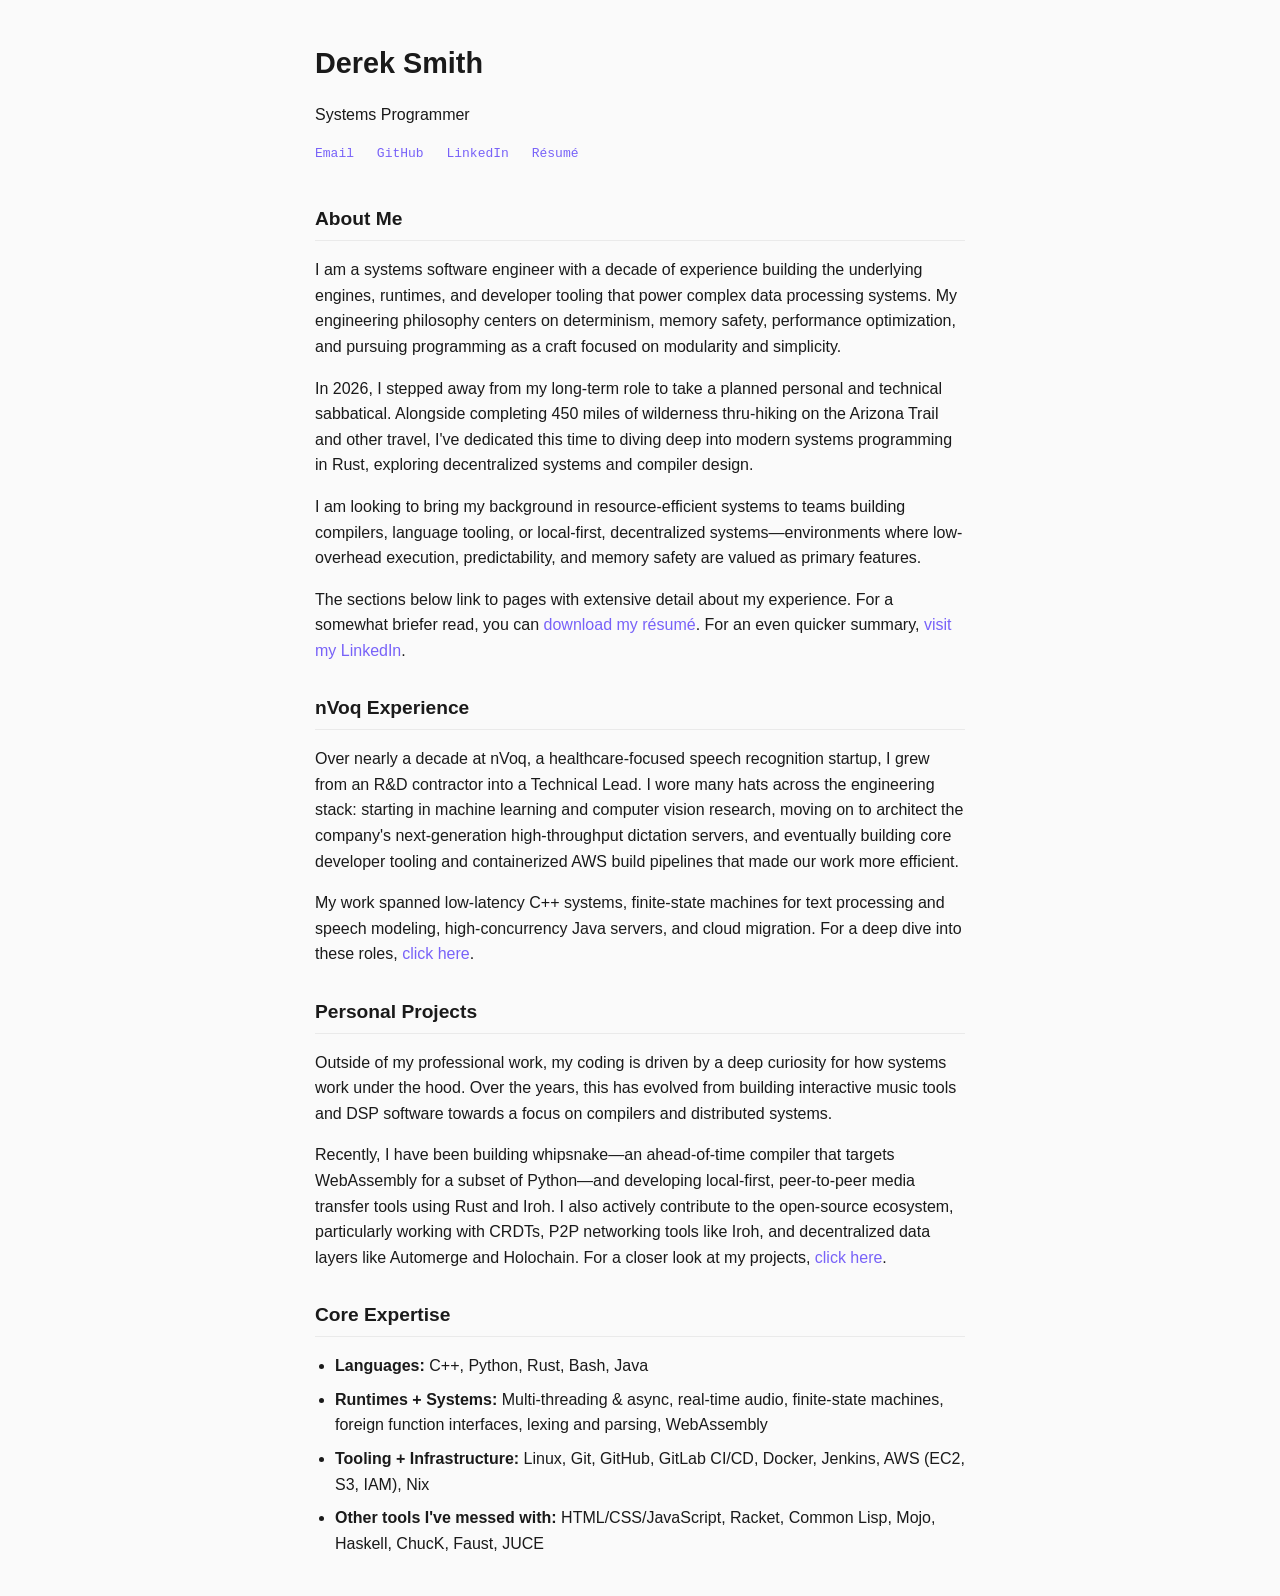
==== site/index.html @ 686d2100 "Clean up typos and wording" ====
<!DOCTYPE html>
<html lang="en">
<head>
    <meta charset="UTF-8">
    <meta name="viewport" content="width=device-width, initial-scale=1.0">
    <link rel="stylesheet" href="style.css">
    <title>🐷 Derek Smith | Systems Programmer</title>
</head>
<body>

    <header>
        <h1>Derek Smith</h1>
        <p>Systems Programmer</p>
        <div class="links">
            <a href="mailto:derek@oink.dog">Email</a>
            <a href="https://github.com/hayduker" target="_blank">GitHub</a>
            <a href="https://linkedin.com/in/derekcs" target="_blank">LinkedIn</a>
            <a href="resume.pdf" download>Résumé</a>
        </div>
    </header>

    <main>
        <section id="about">
            <h2>About Me</h2>
            <p>
            I am a systems software engineer with a decade of experience building the underlying engines, runtimes, and developer tooling that power complex data processing systems. My engineering philosophy centers on determinism, memory safety, performance optimization, and pursuing programming as a craft focused on modularity and simplicity.
            </p>
            <p>
            In 2026, I stepped away from my long-term role to take a planned personal and technical sabbatical. Alongside completing 450 miles of wilderness thru-hiking on the Arizona Trail and other travel, I've dedicated this time to diving deep into modern systems programming in Rust, exploring decentralized systems and compiler design.
            </p>
            <p>
            I am looking to bring my background in resource-efficient systems to teams building compilers, language tooling, or local-first, decentralized systems—environments where low-overhead execution, predictability, and memory safety are valued as primary features.
            </p>
            <p>
            The sections below link to pages with extensive detail about my experience. For a somewhat briefer read, you can <a href="resume.pdf">download my résumé</a>. For an even quicker summary, <a href="https://linkedin.com/in/derekcs">visit my LinkedIn</a>.
            </p>
        </section>

        <section id="nvoq">
            <h2>nVoq Experience</h2>
            <p>
                Over nearly a decade at nVoq, a healthcare-focused speech recognition startup, I grew from an R&D contractor into a Technical Lead. I wore many hats across the engineering stack: starting in machine learning and computer vision research, moving on to architect the company's next-generation high-throughput dictation servers, and eventually building core developer tooling and containerized AWS build pipelines that made our work more efficient.
            </p>
            <p>
                My work spanned low-latency C++ systems, finite-state machines for text processing and speech modeling, high-concurrency Java servers, and cloud migration. For a deep dive into these roles, <a href="nvoq/">click here</a>.
            </p>
        </section>

        <section id="projects">
            <h2>Personal Projects</h2>
            <p>
                Outside of my professional work, my coding is driven by a deep curiosity for how systems work under the hood. Over the years, this has evolved from building interactive music tools and DSP software towards a focus on compilers and distributed systems.
            </p>
            <p>
                Recently, I have been building whipsnake—an ahead-of-time compiler that targets WebAssembly for a subset of Python—and developing local-first, peer-to-peer media transfer tools using Rust and Iroh. I also actively contribute to the open-source ecosystem, particularly working with CRDTs, P2P networking tools like Iroh, and decentralized data layers like Automerge and Holochain. For a closer look at my projects, <a href="projects/">click here</a>.
            </p>
        </section>

        <section id="experience">
            <h2>Core Expertise</h2>
            <ul>
                <li><strong>Languages:</strong> C++, Python, Rust, Bash, Java</li>
                <li><strong>Runtimes + Systems:</strong> Multi-threading & async, real-time audio, finite-state machines, foreign function interfaces, lexing and parsing, WebAssembly</li>
                <li><strong>Tooling + Infrastructure:</strong> Linux, Git, GitHub, GitLab CI/CD, Docker, Jenkins, AWS (EC2, S3, IAM), Nix</li>
                <li><strong>Other tools I've messed with:</strong> HTML/CSS/JavaScript, Racket, Common Lisp, Mojo, Haskell, ChucK, Faust, JUCE</li>
            </ul>
        </section>
    </main>

</body>
</html>
---- site/style.css ----
:root {
    --bg: #fafafa;
    --text: #1a1a1a;
    --link: #7862f8;
    --code-bg: #eaeaea;
    --max-width: 650px;
}
@media (prefers-color-scheme: dark) {
    :root {
        --bg: #121212;
        --text: #e0e0e0;
        --link: #7862f8;
        --code-bg: #252525;
    }
}
body {
    /* font-family: "New Computer Modern", "Times New Roman", Times, Baskerville, Georgia, serif; */
    /* font-family: ui-monospace, SFMono-Regular, "SF Pro Mono", Menlo, Monaco, Consolas, "Liberation Mono", "Courier New", monospace; */
    font-family: -apple-system, BlinkMacSystemFont, "Segoe UI", Roboto, Helvetica, Arial, sans-serif;
    line-height: 1.6;
    color: var(--text);
    background-color: var(--bg);
    max-width: var(--max-width);
    margin: 40px auto;
    padding: 0 20px;
}
header { margin-bottom: 40px; }
h1 { margin-bottom: 5px; font-size: 1.8rem; }
h2 { font-size: 1.2rem; margin-top: 30px; border-bottom: 1px solid var(--code-bg); padding-bottom: 5px; }
a { color: var(--link); text-decoration: none; }
a:hover { text-decoration: underline; }
ul { padding-left: 20px; }
li { margin-bottom: 8px; }
code { font-family: ui-monospace, SFMono-Regular, SF Pro Mono, Menlo, Monaco, Consolas, monospace; background: var(--code-bg); padding: 2px 6px; border-radius: 4px; font-size: 0.9em; }
.links { margin-top: 10px; font-family: monospace; }
.links a { margin-right: 15px; }
.project-meta { font-size: 0.9em; color: gray; display: block; margin-top: -4px; margin-bottom: 4px; }
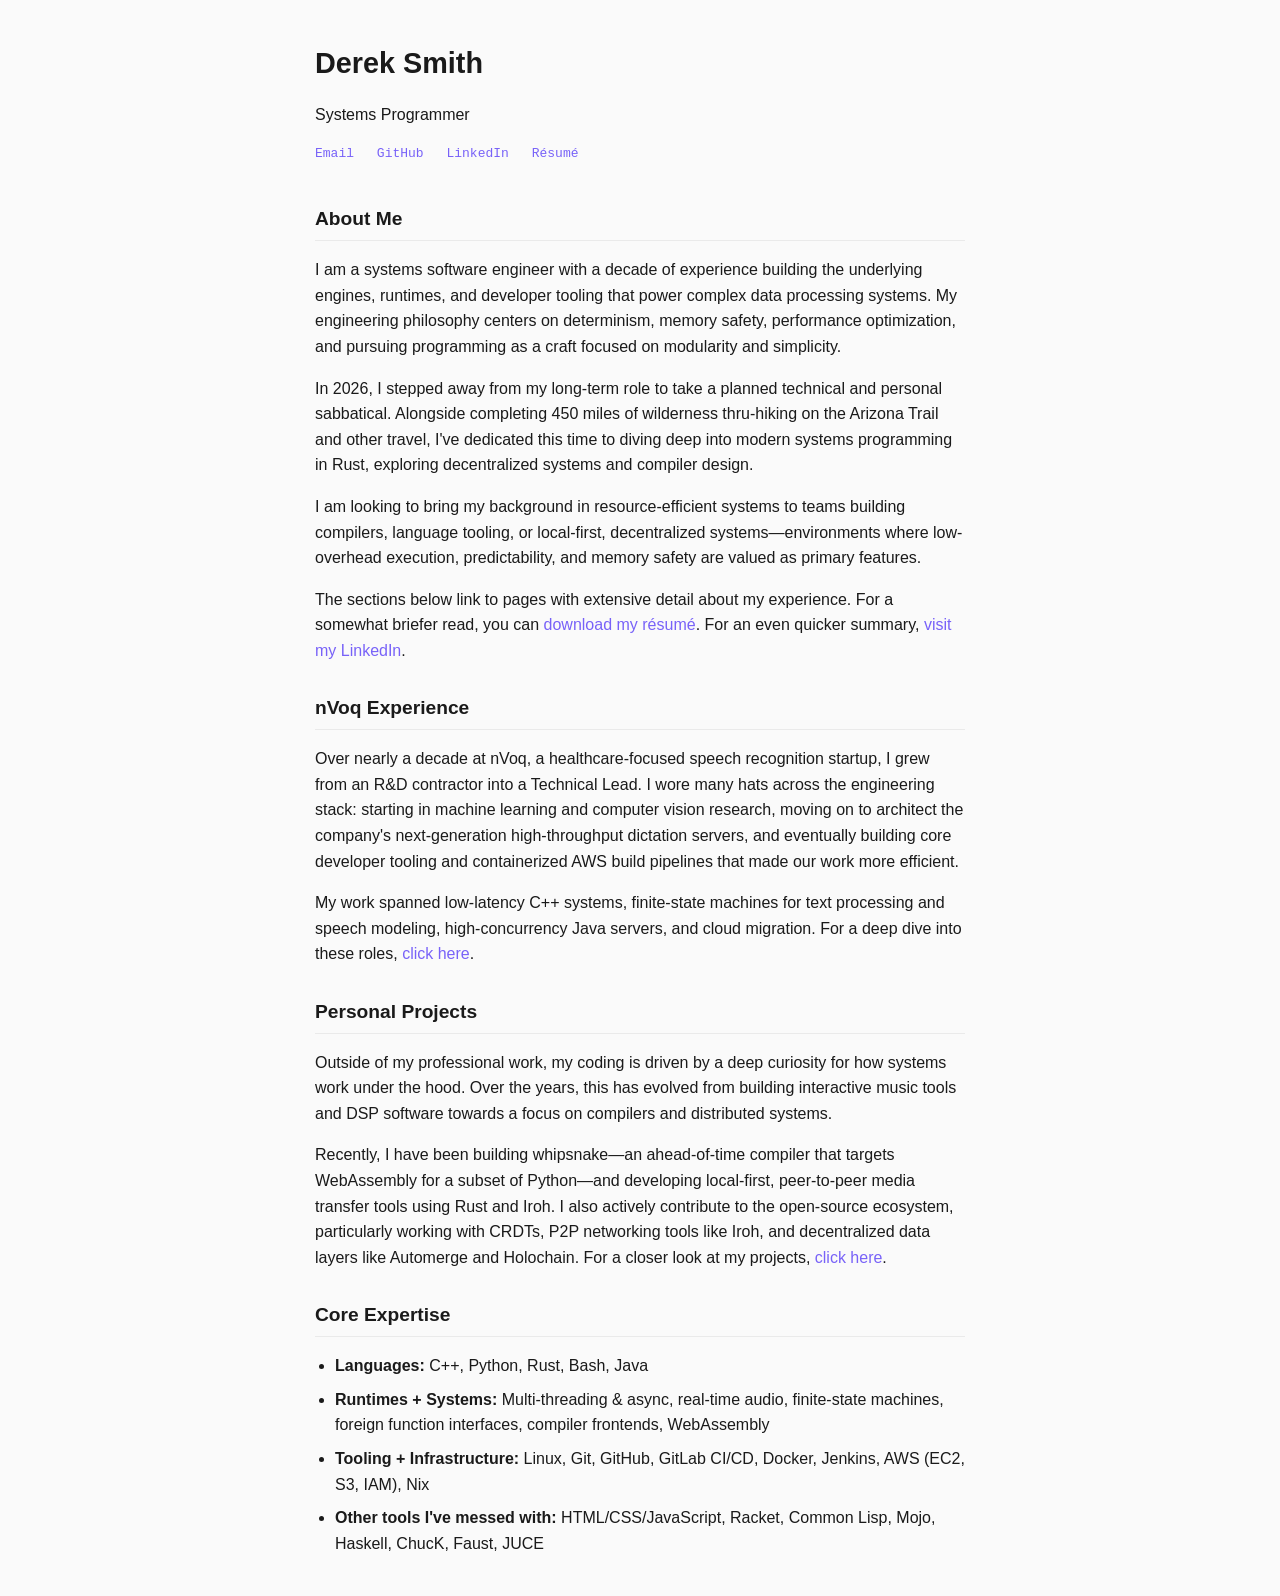
==== commit 434b2460: "Even more cleanup after Rose's reading" ====
--- a/site/index.html
+++ b/site/index.html
@@ -26,7 +26,7 @@
             I am a systems software engineer with a decade of experience building the underlying engines, runtimes, and developer tooling that power complex data processing systems. My engineering philosophy centers on determinism, memory safety, performance optimization, and pursuing programming as a craft focused on modularity and simplicity.
             </p>
             <p>
-            In 2026, I stepped away from my long-term role to take a planned personal and technical sabbatical. Alongside completing 450 miles of wilderness thru-hiking on the Arizona Trail and other travel, I've dedicated this time to diving deep into modern systems programming in Rust, exploring decentralized systems and compiler design.
+            In 2026, I stepped away from my long-term role to take a planned technical and personal sabbatical. Alongside completing 450 miles of wilderness thru-hiking on the Arizona Trail and other travel, I've dedicated this time to diving deep into modern systems programming in Rust, exploring decentralized systems and compiler design.
             </p>
             <p>
             I am looking to bring my background in resource-efficient systems to teams building compilers, language tooling, or local-first, decentralized systems—environments where low-overhead execution, predictability, and memory safety are valued as primary features.
@@ -60,7 +60,7 @@
             <h2>Core Expertise</h2>
             <ul>
                 <li><strong>Languages:</strong> C++, Python, Rust, Bash, Java</li>
-                <li><strong>Runtimes + Systems:</strong> Multi-threading & async, real-time audio, finite-state machines, foreign function interfaces, lexing and parsing, WebAssembly</li>
+                <li><strong>Runtimes + Systems:</strong> Multi-threading & async, real-time audio, finite-state machines, foreign function interfaces, compiler frontends, WebAssembly</li>
                 <li><strong>Tooling + Infrastructure:</strong> Linux, Git, GitHub, GitLab CI/CD, Docker, Jenkins, AWS (EC2, S3, IAM), Nix</li>
                 <li><strong>Other tools I've messed with:</strong> HTML/CSS/JavaScript, Racket, Common Lisp, Mojo, Haskell, ChucK, Faust, JUCE</li>
             </ul>
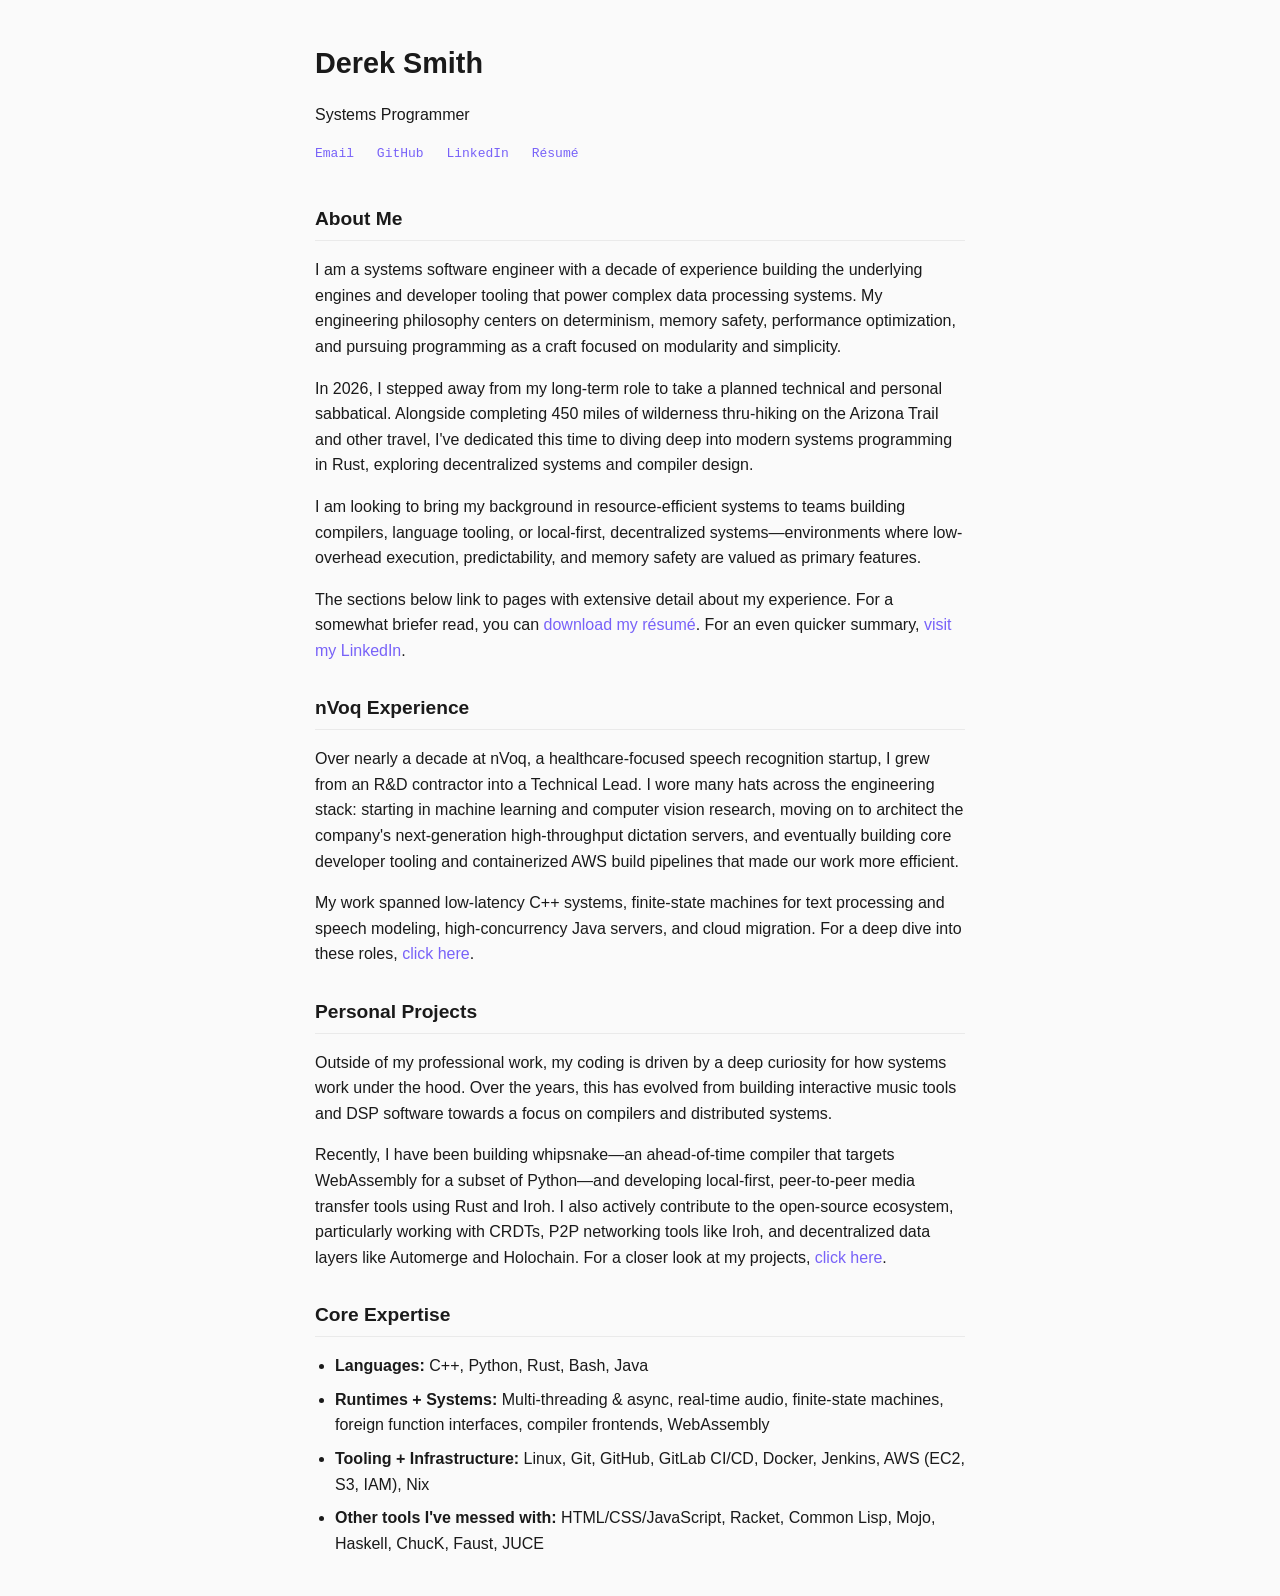
==== commit 425a29d6: "Update site wording" ====
--- a/site/index.html
+++ b/site/index.html
@@ -15,7 +15,7 @@
             <a href="mailto:derek@oink.dog">Email</a>
             <a href="https://github.com/hayduker" target="_blank">GitHub</a>
             <a href="https://linkedin.com/in/derekcs" target="_blank">LinkedIn</a>
-            <a href="resume.pdf" download>Résumé</a>
+            <a href="derek-smith-resume.pdf" download>Résumé</a>
         </div>
     </header>
 
@@ -23,7 +23,7 @@
         <section id="about">
             <h2>About Me</h2>
             <p>
-            I am a systems software engineer with a decade of experience building the underlying engines, runtimes, and developer tooling that power complex data processing systems. My engineering philosophy centers on determinism, memory safety, performance optimization, and pursuing programming as a craft focused on modularity and simplicity.
+            I am a systems software engineer with a decade of experience building the underlying engines and developer tooling that power complex data processing systems. My engineering philosophy centers on determinism, memory safety, performance optimization, and pursuing programming as a craft focused on modularity and simplicity.
             </p>
             <p>
             In 2026, I stepped away from my long-term role to take a planned technical and personal sabbatical. Alongside completing 450 miles of wilderness thru-hiking on the Arizona Trail and other travel, I've dedicated this time to diving deep into modern systems programming in Rust, exploring decentralized systems and compiler design.
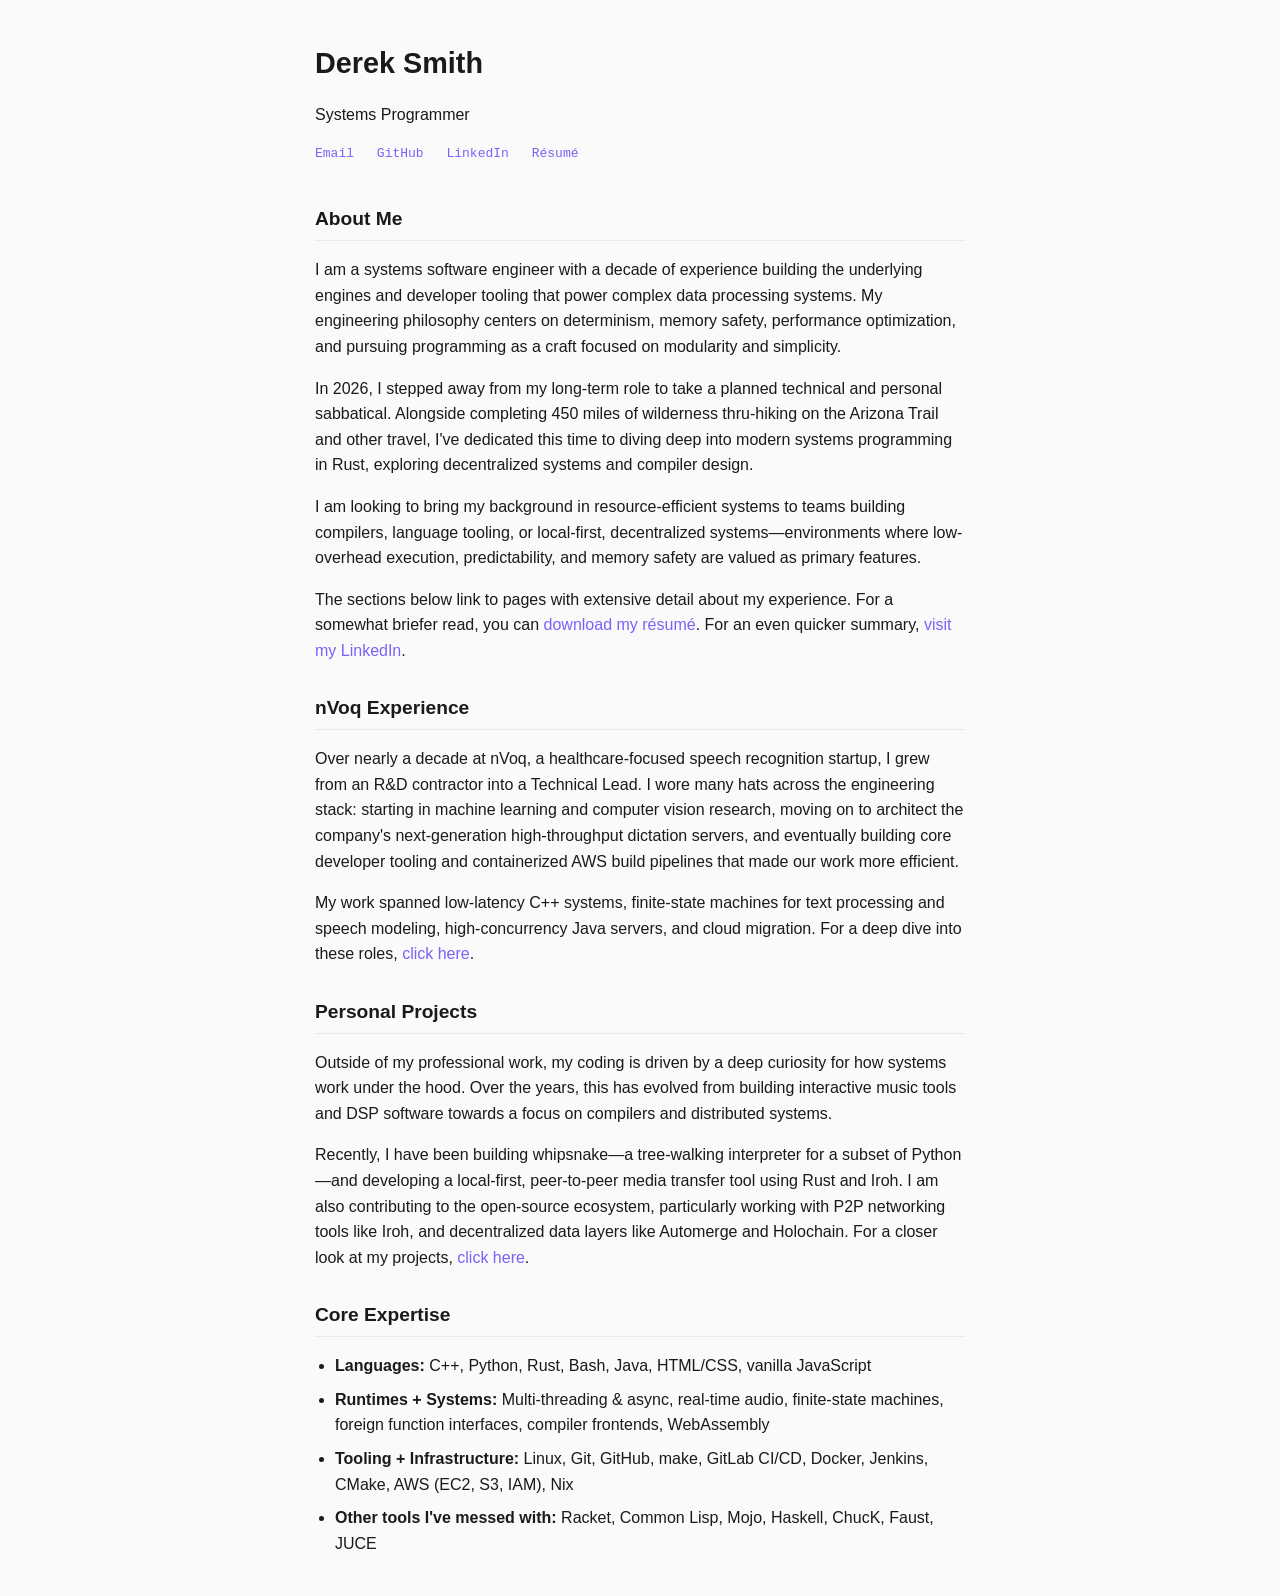
==== commit f58816e0: "Forgot build tools" ====
--- a/site/index.html
+++ b/site/index.html
@@ -52,17 +52,17 @@
                 Outside of my professional work, my coding is driven by a deep curiosity for how systems work under the hood. Over the years, this has evolved from building interactive music tools and DSP software towards a focus on compilers and distributed systems.
             </p>
             <p>
-                Recently, I have been building whipsnake—an ahead-of-time compiler that targets WebAssembly for a subset of Python—and developing local-first, peer-to-peer media transfer tools using Rust and Iroh. I also actively contribute to the open-source ecosystem, particularly working with CRDTs, P2P networking tools like Iroh, and decentralized data layers like Automerge and Holochain. For a closer look at my projects, <a href="projects/">click here</a>.
+                Recently, I have been building whipsnake—a tree-walking interpreter for a subset of Python—and developing a local-first, peer-to-peer media transfer tool using Rust and Iroh. I am also contributing to the open-source ecosystem, particularly working with P2P networking tools like Iroh, and decentralized data layers like Automerge and Holochain. For a closer look at my projects, <a href="projects/">click here</a>.
             </p>
         </section>
 
         <section id="experience">
             <h2>Core Expertise</h2>
             <ul>
-                <li><strong>Languages:</strong> C++, Python, Rust, Bash, Java</li>
+                <li><strong>Languages:</strong> C++, Python, Rust, Bash, Java, HTML/CSS, vanilla JavaScript</li>
                 <li><strong>Runtimes + Systems:</strong> Multi-threading & async, real-time audio, finite-state machines, foreign function interfaces, compiler frontends, WebAssembly</li>
-                <li><strong>Tooling + Infrastructure:</strong> Linux, Git, GitHub, GitLab CI/CD, Docker, Jenkins, AWS (EC2, S3, IAM), Nix</li>
-                <li><strong>Other tools I've messed with:</strong> HTML/CSS/JavaScript, Racket, Common Lisp, Mojo, Haskell, ChucK, Faust, JUCE</li>
+                <li><strong>Tooling + Infrastructure:</strong> Linux, Git, GitHub, make, GitLab CI/CD, Docker, Jenkins, CMake, AWS (EC2, S3, IAM), Nix</li>
+                <li><strong>Other tools I've messed with:</strong> Racket, Common Lisp, Mojo, Haskell, ChucK, Faust, JUCE</li>
             </ul>
         </section>
     </main>
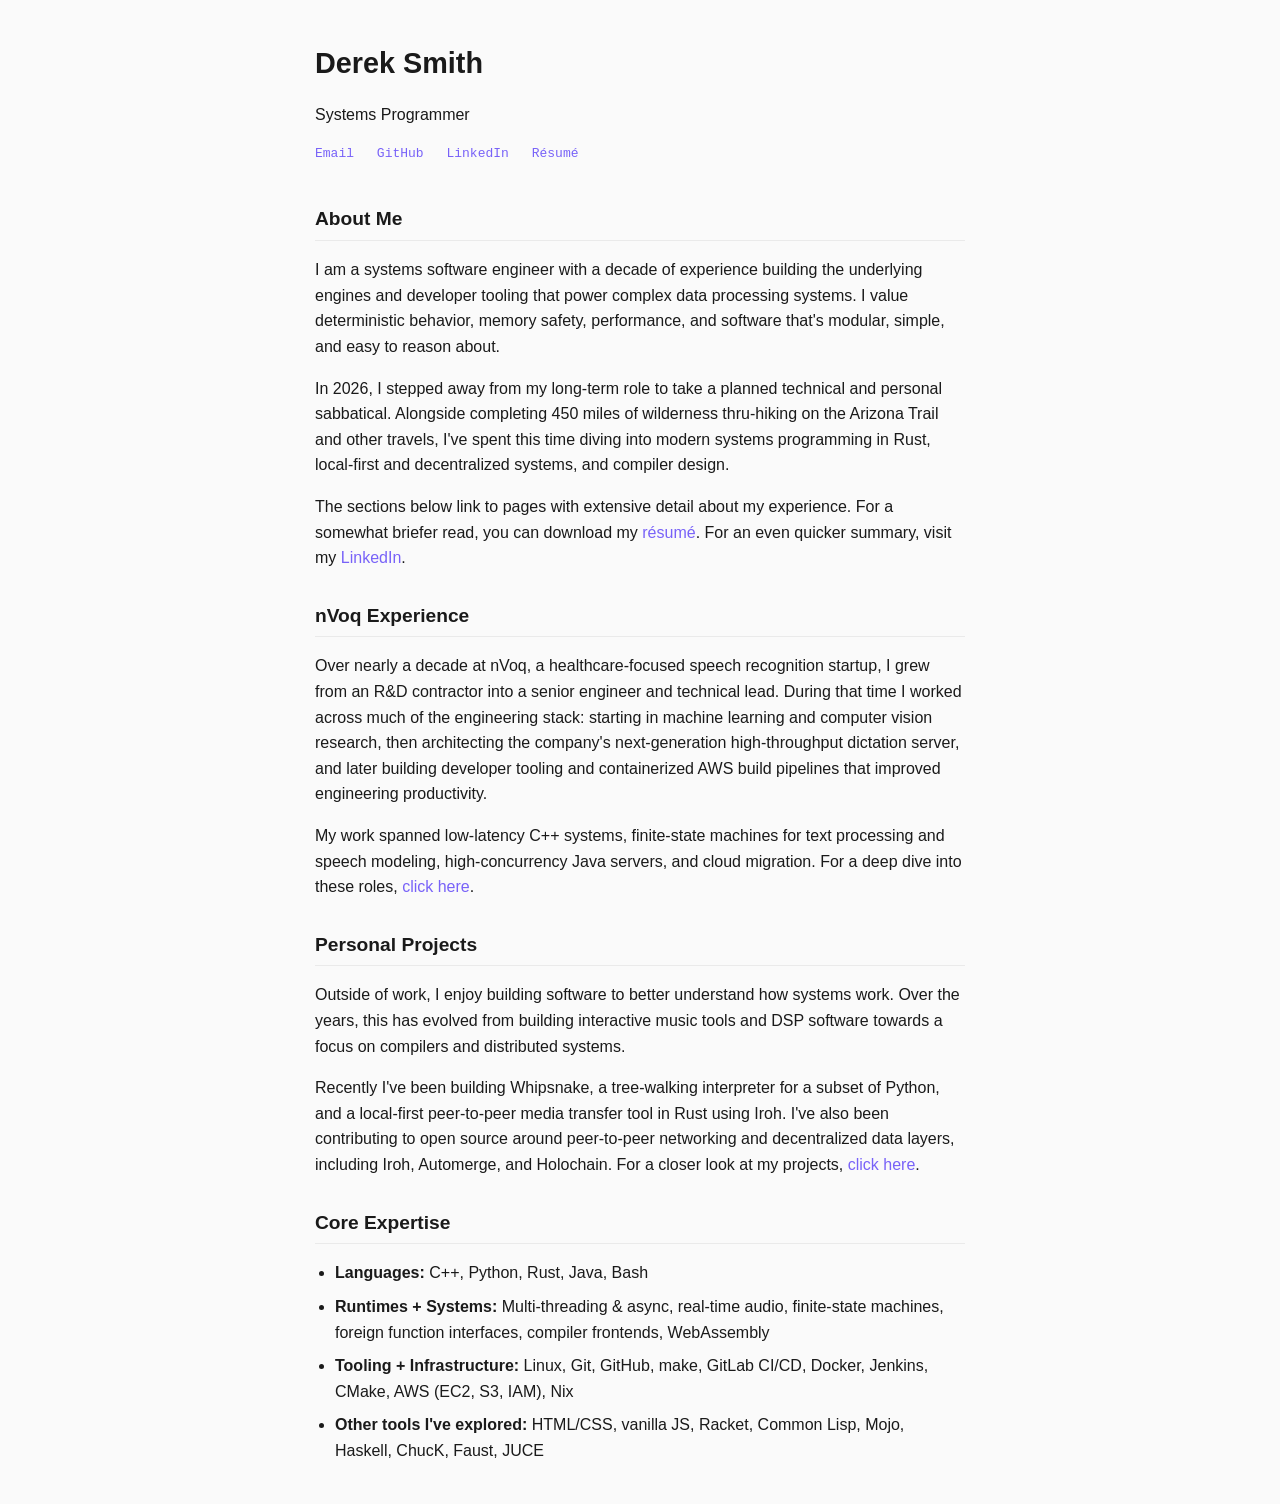
==== commit b5900200: "Clean up wording so it isn't so jargony" ====
--- a/site/index.html
+++ b/site/index.html
@@ -12,7 +12,7 @@
         <h1>Derek Smith</h1>
         <p>Systems Programmer</p>
         <div class="links">
-            <a href="mailto:derek@oink.dog">Email</a>
+            <a href="mailto:hiring@oink.dog">Email</a>
             <a href="https://github.com/hayduker" target="_blank">GitHub</a>
             <a href="https://linkedin.com/in/derekcs" target="_blank">LinkedIn</a>
             <a href="derek-smith-resume.pdf" download>Résumé</a>
@@ -23,23 +23,20 @@
         <section id="about">
             <h2>About Me</h2>
             <p>
-            I am a systems software engineer with a decade of experience building the underlying engines and developer tooling that power complex data processing systems. My engineering philosophy centers on determinism, memory safety, performance optimization, and pursuing programming as a craft focused on modularity and simplicity.
+            I am a systems software engineer with a decade of experience building the underlying engines and developer tooling that power complex data processing systems. I value deterministic behavior, memory safety, performance, and software that's modular, simple, and easy to reason about.
             </p>
             <p>
-            In 2026, I stepped away from my long-term role to take a planned technical and personal sabbatical. Alongside completing 450 miles of wilderness thru-hiking on the Arizona Trail and other travel, I've dedicated this time to diving deep into modern systems programming in Rust, exploring decentralized systems and compiler design.
+            In 2026, I stepped away from my long-term role to take a planned technical and personal sabbatical. Alongside completing 450 miles of wilderness thru-hiking on the Arizona Trail and other travels, I've spent this time diving into modern systems programming in Rust, local-first and decentralized systems, and compiler design.
             </p>
             <p>
-            I am looking to bring my background in resource-efficient systems to teams building compilers, language tooling, or local-first, decentralized systems—environments where low-overhead execution, predictability, and memory safety are valued as primary features.
-            </p>
-            <p>
-            The sections below link to pages with extensive detail about my experience. For a somewhat briefer read, you can <a href="resume.pdf">download my résumé</a>. For an even quicker summary, <a href="https://linkedin.com/in/derekcs">visit my LinkedIn</a>.
+            The sections below link to pages with extensive detail about my experience. For a somewhat briefer read, you can download my <a href="resume.pdf">résumé</a>. For an even quicker summary, visit my <a href="https://linkedin.com/in/derekcs">LinkedIn</a>.
             </p>
         </section>
 
         <section id="nvoq">
             <h2>nVoq Experience</h2>
             <p>
-                Over nearly a decade at nVoq, a healthcare-focused speech recognition startup, I grew from an R&D contractor into a Technical Lead. I wore many hats across the engineering stack: starting in machine learning and computer vision research, moving on to architect the company's next-generation high-throughput dictation servers, and eventually building core developer tooling and containerized AWS build pipelines that made our work more efficient.
+                Over nearly a decade at nVoq, a healthcare-focused speech recognition startup, I grew from an R&D contractor into a senior engineer and technical lead. During that time I worked across much of the engineering stack: starting in machine learning and computer vision research, then architecting the company's next-generation high-throughput dictation server, and later building developer tooling and containerized AWS build pipelines that improved engineering productivity.
             </p>
             <p>
                 My work spanned low-latency C++ systems, finite-state machines for text processing and speech modeling, high-concurrency Java servers, and cloud migration. For a deep dive into these roles, <a href="nvoq/">click here</a>.
@@ -49,20 +46,20 @@
         <section id="projects">
             <h2>Personal Projects</h2>
             <p>
-                Outside of my professional work, my coding is driven by a deep curiosity for how systems work under the hood. Over the years, this has evolved from building interactive music tools and DSP software towards a focus on compilers and distributed systems.
+                Outside of work, I enjoy building software to better understand how systems work. Over the years, this has evolved from building interactive music tools and DSP software towards a focus on compilers and distributed systems.
             </p>
             <p>
-                Recently, I have been building whipsnake—a tree-walking interpreter for a subset of Python—and developing a local-first, peer-to-peer media transfer tool using Rust and Iroh. I am also contributing to the open-source ecosystem, particularly working with P2P networking tools like Iroh, and decentralized data layers like Automerge and Holochain. For a closer look at my projects, <a href="projects/">click here</a>.
+                Recently I've been building Whipsnake, a tree-walking interpreter for a subset of Python, and a local-first peer-to-peer media transfer tool in Rust using Iroh. I've also been contributing to open source around peer-to-peer networking and decentralized data layers, including Iroh, Automerge, and Holochain. For a closer look at my projects, <a href="projects/">click here</a>.
             </p>
         </section>
 
         <section id="experience">
             <h2>Core Expertise</h2>
             <ul>
-                <li><strong>Languages:</strong> C++, Python, Rust, Bash, Java, HTML/CSS, vanilla JavaScript</li>
+                <li><strong>Languages:</strong> C++, Python, Rust, Java, Bash</li>
                 <li><strong>Runtimes + Systems:</strong> Multi-threading & async, real-time audio, finite-state machines, foreign function interfaces, compiler frontends, WebAssembly</li>
                 <li><strong>Tooling + Infrastructure:</strong> Linux, Git, GitHub, make, GitLab CI/CD, Docker, Jenkins, CMake, AWS (EC2, S3, IAM), Nix</li>
-                <li><strong>Other tools I've messed with:</strong> Racket, Common Lisp, Mojo, Haskell, ChucK, Faust, JUCE</li>
+                <li><strong>Other tools I've explored:</strong> HTML/CSS, vanilla JS, Racket, Common Lisp, Mojo, Haskell, ChucK, Faust, JUCE</li>
             </ul>
         </section>
     </main>
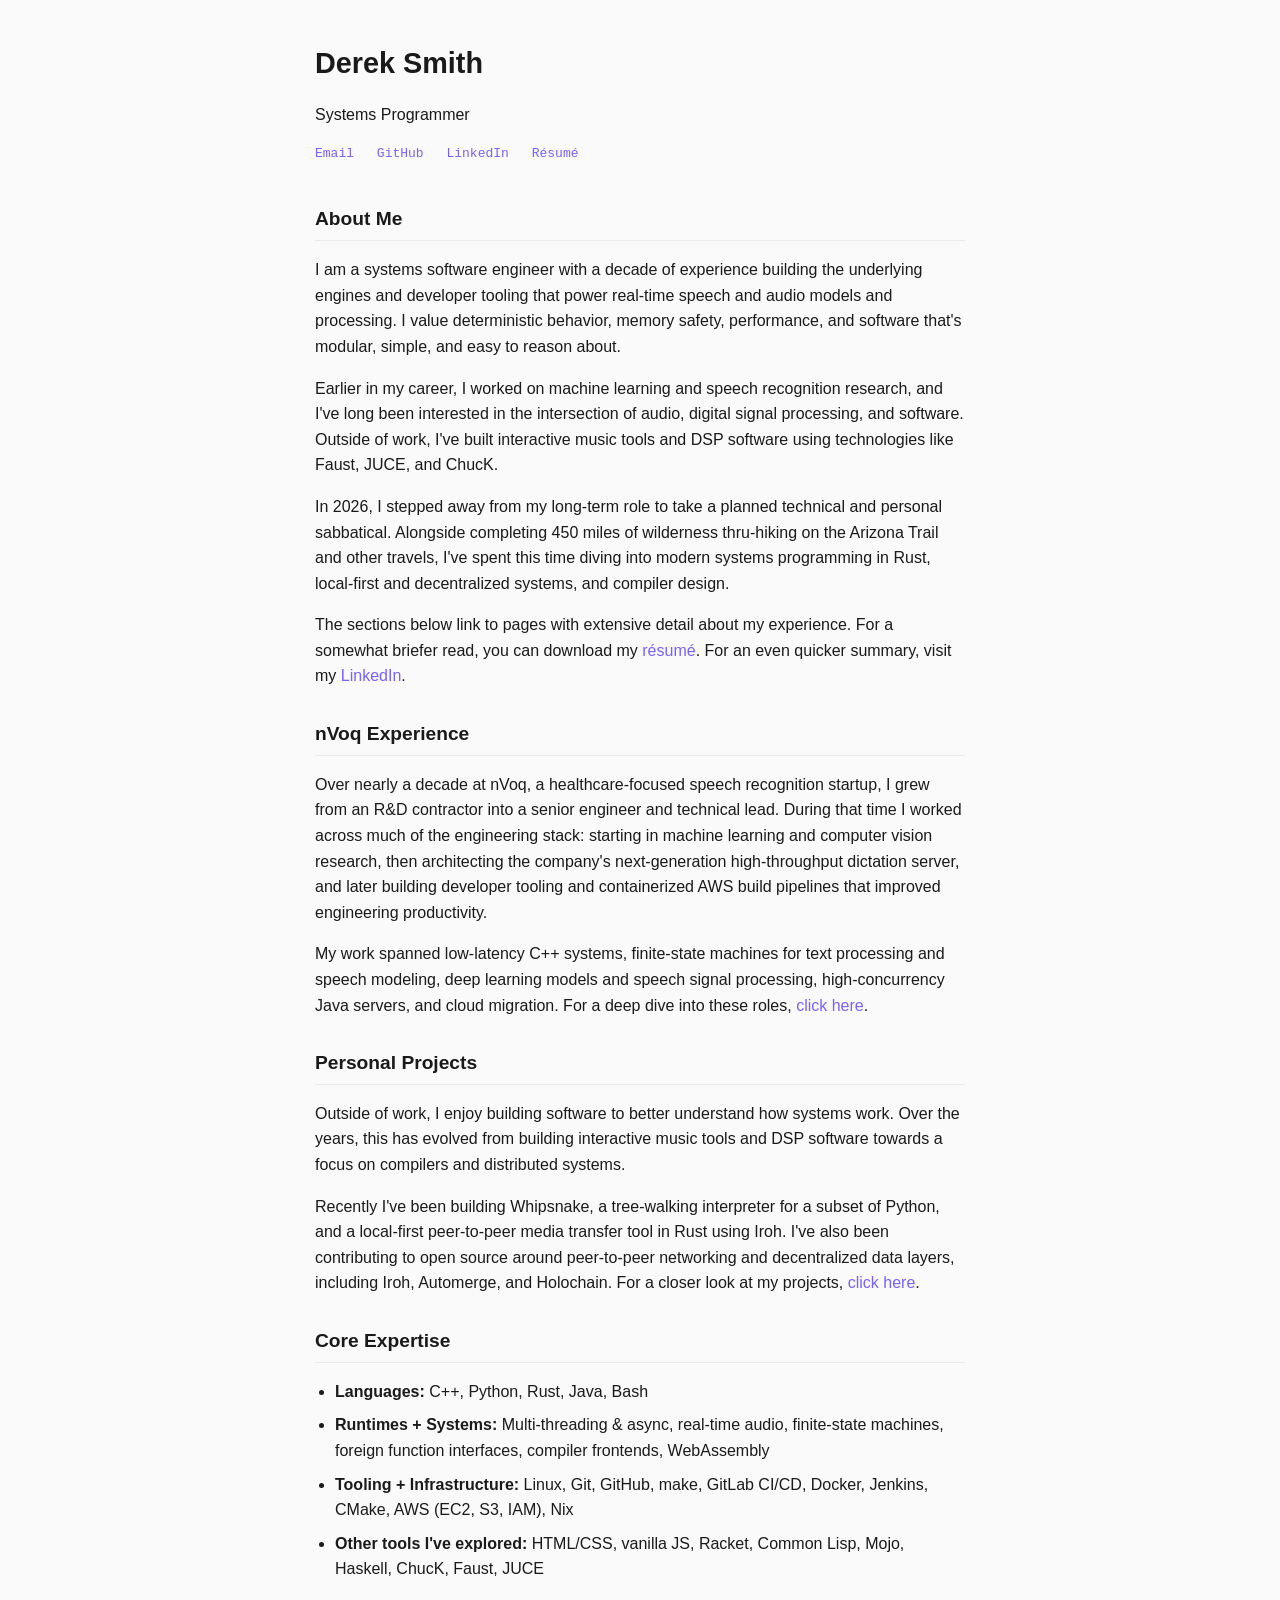
==== commit 6e08e8cb: "Qualcomm updates" ====
--- a/site/index.html
+++ b/site/index.html
@@ -23,7 +23,10 @@
         <section id="about">
             <h2>About Me</h2>
             <p>
-            I am a systems software engineer with a decade of experience building the underlying engines and developer tooling that power complex data processing systems. I value deterministic behavior, memory safety, performance, and software that's modular, simple, and easy to reason about.
+            I am a systems software engineer with a decade of experience building the underlying engines and developer tooling that power real-time speech and audio models and processing. I value deterministic behavior, memory safety, performance, and software that's modular, simple, and easy to reason about.
+            </p>
+            <p>
+            Earlier in my career, I worked on machine learning and speech recognition research, and I've long been interested in the intersection of audio, digital signal processing, and software. Outside of work, I've built interactive music tools and DSP software using technologies like Faust, JUCE, and ChucK.
             </p>
             <p>
             In 2026, I stepped away from my long-term role to take a planned technical and personal sabbatical. Alongside completing 450 miles of wilderness thru-hiking on the Arizona Trail and other travels, I've spent this time diving into modern systems programming in Rust, local-first and decentralized systems, and compiler design.
@@ -39,7 +42,7 @@
                 Over nearly a decade at nVoq, a healthcare-focused speech recognition startup, I grew from an R&D contractor into a senior engineer and technical lead. During that time I worked across much of the engineering stack: starting in machine learning and computer vision research, then architecting the company's next-generation high-throughput dictation server, and later building developer tooling and containerized AWS build pipelines that improved engineering productivity.
             </p>
             <p>
-                My work spanned low-latency C++ systems, finite-state machines for text processing and speech modeling, high-concurrency Java servers, and cloud migration. For a deep dive into these roles, <a href="nvoq/">click here</a>.
+                My work spanned low-latency C++ systems, finite-state machines for text processing and speech modeling, deep learning models and speech signal processing, high-concurrency Java servers, and cloud migration. For a deep dive into these roles, <a href="nvoq/">click here</a>.
             </p>
         </section>
 
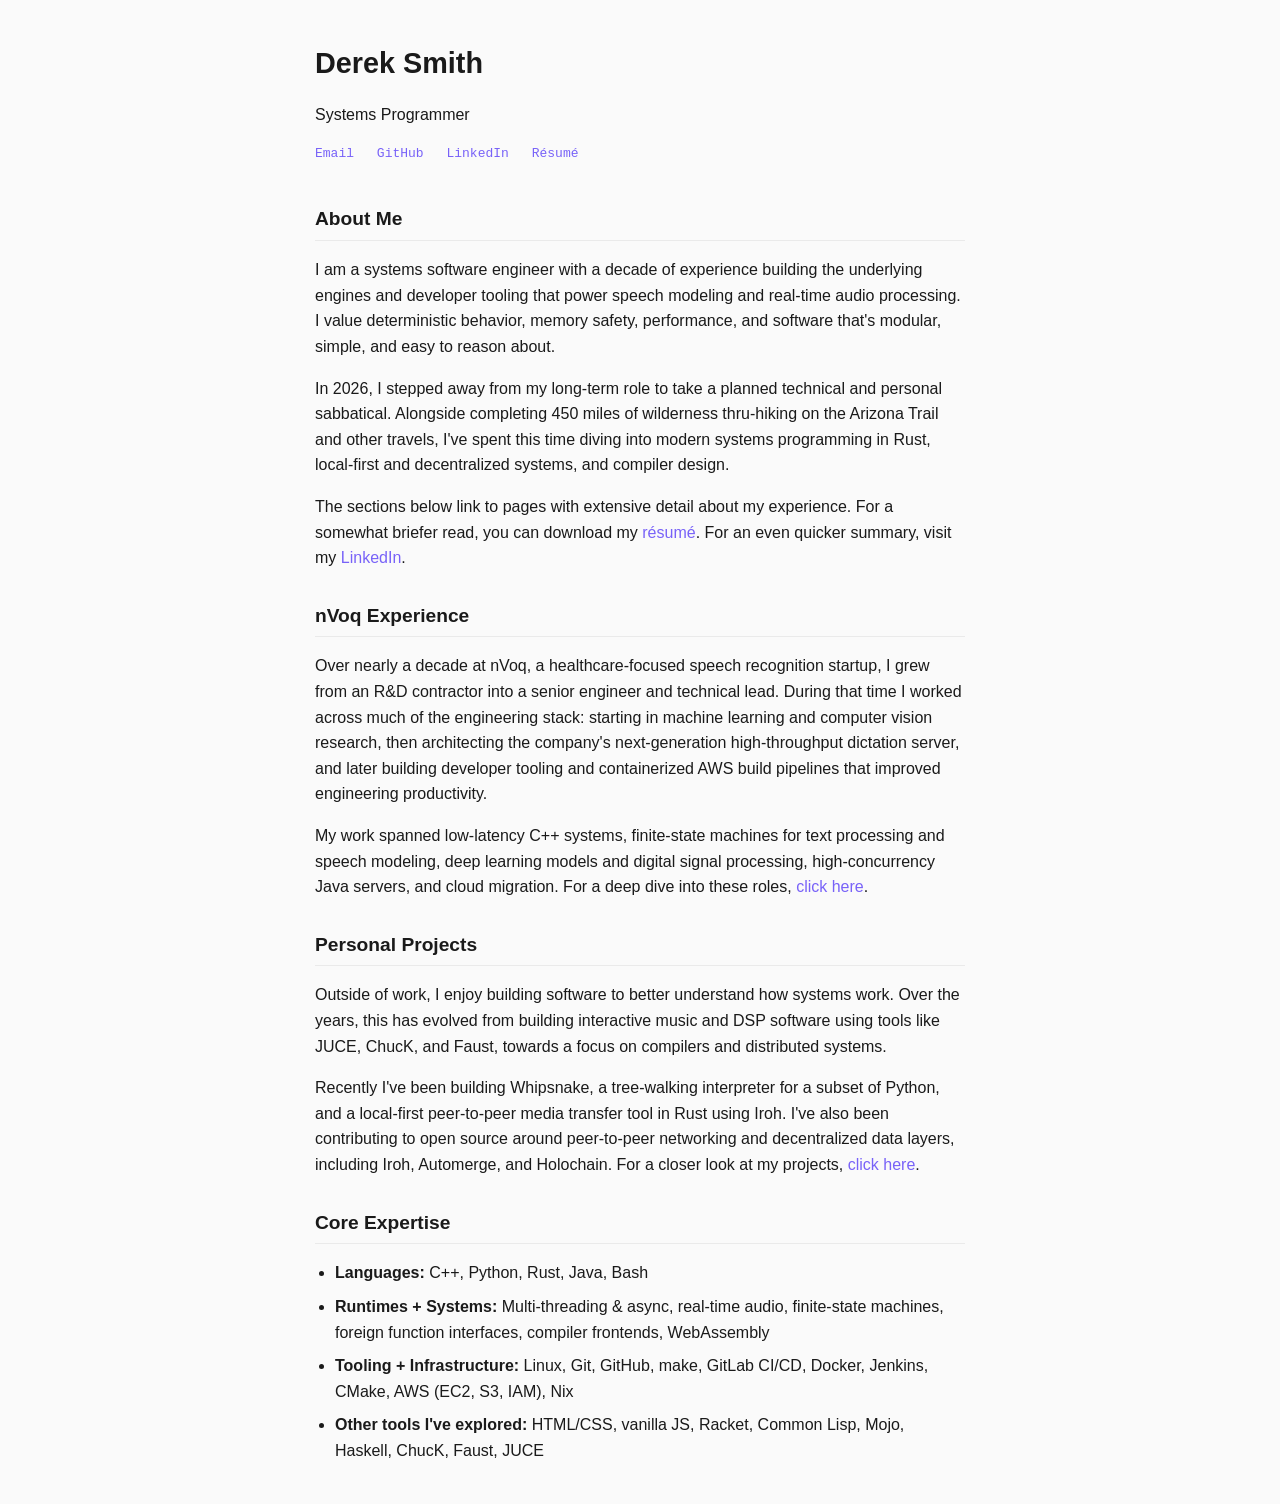
==== commit c19d5ca7: "More qualcomm updates" ====
--- a/site/index.html
+++ b/site/index.html
@@ -23,10 +23,7 @@
         <section id="about">
             <h2>About Me</h2>
             <p>
-            I am a systems software engineer with a decade of experience building the underlying engines and developer tooling that power real-time speech and audio models and processing. I value deterministic behavior, memory safety, performance, and software that's modular, simple, and easy to reason about.
-            </p>
-            <p>
-            Earlier in my career, I worked on machine learning and speech recognition research, and I've long been interested in the intersection of audio, digital signal processing, and software. Outside of work, I've built interactive music tools and DSP software using technologies like Faust, JUCE, and ChucK.
+            I am a systems software engineer with a decade of experience building the underlying engines and developer tooling that power speech modeling and real-time audio processing. I value deterministic behavior, memory safety, performance, and software that's modular, simple, and easy to reason about.
             </p>
             <p>
             In 2026, I stepped away from my long-term role to take a planned technical and personal sabbatical. Alongside completing 450 miles of wilderness thru-hiking on the Arizona Trail and other travels, I've spent this time diving into modern systems programming in Rust, local-first and decentralized systems, and compiler design.
@@ -42,14 +39,14 @@
                 Over nearly a decade at nVoq, a healthcare-focused speech recognition startup, I grew from an R&D contractor into a senior engineer and technical lead. During that time I worked across much of the engineering stack: starting in machine learning and computer vision research, then architecting the company's next-generation high-throughput dictation server, and later building developer tooling and containerized AWS build pipelines that improved engineering productivity.
             </p>
             <p>
-                My work spanned low-latency C++ systems, finite-state machines for text processing and speech modeling, deep learning models and speech signal processing, high-concurrency Java servers, and cloud migration. For a deep dive into these roles, <a href="nvoq/">click here</a>.
+                My work spanned low-latency C++ systems, finite-state machines for text processing and speech modeling, deep learning models and digital signal processing, high-concurrency Java servers, and cloud migration. For a deep dive into these roles, <a href="nvoq/">click here</a>.
             </p>
         </section>
 
         <section id="projects">
             <h2>Personal Projects</h2>
             <p>
-                Outside of work, I enjoy building software to better understand how systems work. Over the years, this has evolved from building interactive music tools and DSP software towards a focus on compilers and distributed systems.
+                Outside of work, I enjoy building software to better understand how systems work. Over the years, this has evolved from building interactive music and DSP software using tools like JUCE, ChucK, and Faust, towards a focus on compilers and distributed systems.
             </p>
             <p>
                 Recently I've been building Whipsnake, a tree-walking interpreter for a subset of Python, and a local-first peer-to-peer media transfer tool in Rust using Iroh. I've also been contributing to open source around peer-to-peer networking and decentralized data layers, including Iroh, Automerge, and Holochain. For a closer look at my projects, <a href="projects/">click here</a>.
